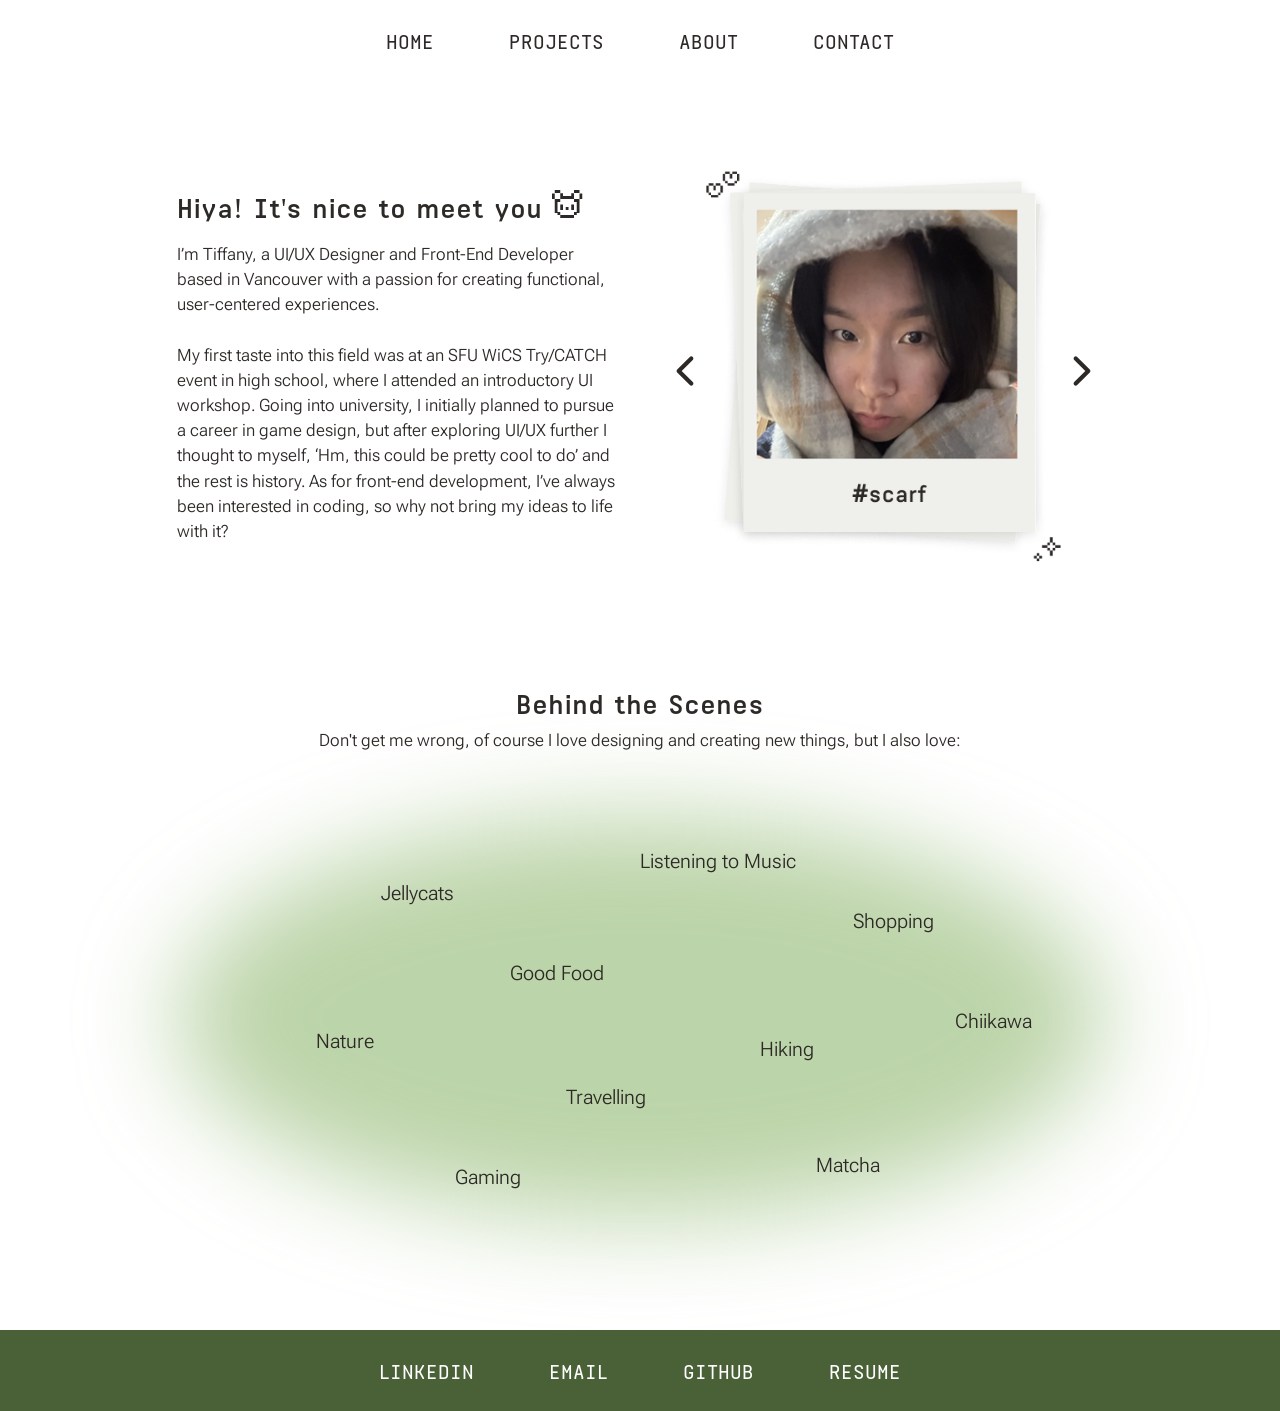
==== about.html @ 758a1be4 "Worked on layout and responsiveness" ====
<!DOCTYPE html>
<html lang="en">
    <head>
        <meta charset="UTF-8">
        <meta name="viewport" content="width=device-width, initial-scale=1.0">
        <title>Tiffany Huang - About</title>
        <link href="https://cdn.jsdelivr.net/npm/bootstrap@5.3.8/dist/css/bootstrap.min.css" rel="stylesheet" integrity="sha384-sRIl4kxILFvY47J16cr9ZwB07vP4J8+LH7qKQnuqkuIAvNWLzeN8tE5YBujZqJLB" crossorigin="anonymous">
        <link rel="stylesheet" href="css/main.css">
    </head>
    <body>
        <header>
            <nav class="d-flex flex-wrap justify-content-center mt-4 mb-4">
                <a href="index.html" class="nav-font">HOME</a>
                <a href="index.html#projectSection" class="nav-font">PROJECTS</a>
                <a href="about.html" class="nav-font">ABOUT</a>
                <a href="contact.html" class="nav-font">CONTACT</a>
            </nav>
        </header>

        <div class="container about-top">
            <div class="row">
                <div class="col-md-10 mx-auto">
                    <div class="row gx-5">
                        <div class="col-lg-6 d-flex flex-column justify-content-center">
                            <h2>Hiya! It's nice to meet you <span class="emoji-font">E</span></h2>
                            <p>I’m Tiffany, a UI/UX Designer and Front-End Developer based in Vancouver with a passion for creating functional, user-centered experiences.
                                <br>
                                <br>
                            My first taste into this field was at an SFU WiCS Try/CATCH event in high school, where I attended an introductory UI workshop. Going into university, I initially planned to pursue a career in game design, but after exploring UI/UX further I thought to myself, ‘Hm, this could be pretty cool to do’ and the rest is history. As for front-end development, I’ve always been interested in coding, so why not bring my ideas to life with it?</p>
                        </div>
                        <div id="img-carousel" class="col-lg-6 d-flex justify-content-center align-items-center">
                            <button onclick="prevAboutImg()">
                                <svg xmlns="http://www.w3.org/2000/svg" viewBox="0 0 30 30" id="Chevron-Left--Streamline-Font-Awesome" height="30" width="30" class="dark-svg">
                                    <desc>
                                        Chevron Left Streamline Icon: https://streamlinehq.com
                                    </desc>
                                    <!--! Font Awesome Free 6.5.2 by @fontawesome - https://fontawesome.com License - https://fontawesome.com/license/free (Icons: CC BY 4.0, Fonts: SIL OFL 1.1, Code: MIT License) Copyright 2024 Fonticons, Inc.-->
                                    <path d="M7.216200000000001 13.517371875000002c-0.820040625 0.820040625 -0.820040625 2.151778125 0 2.97181875l12.595781249999998 12.595781249999998c0.820040625 0.820040625 2.151778125 0.820040625 2.97181875 0s0.820040625 -2.151778125 0 -2.97181875L11.670646875000001 15 22.7772375 3.886846875c0.820040625 -0.820040625 0.820040625 -2.151778125 0 -2.97181875s-2.151778125 -0.820040625 -2.97181875 0l-12.595781249999998 12.595781249999998Z" stroke-width="0.0938"></path>
                                </svg>
                            </button>
                            <div class="aboutImgs">
                                <img class="aboutImg img-fluid" src="img/first.png">
                                <img class="aboutImg img-fluid" src="img/second.png">
                                <img class="aboutImg img-fluid" src="img/third.png">
                            </div>
                            <button onclick="nextAboutImg()">
                                <svg xmlns="http://www.w3.org/2000/svg" viewBox="0 0 30 30" id="Chevron-Right--Streamline-Font-Awesome" height="30" width="30" class="dark-svg">
                                    <desc>
                                        Chevron Right Streamline Icon: https://streamlinehq.com
                                    </desc>
                                    <!--! Font Awesome Free 6.5.2 by @fontawesome - https://fontawesome.com License - https://fontawesome.com/license/free (Icons: CC BY 4.0, Fonts: SIL OFL 1.1, Code: MIT License) Copyright 2024 Fonticons, Inc.-->
                                    <path d="M22.7838 13.517371875000002c0.820040625 0.820040625 0.820040625 2.151778125 0 2.97181875l-12.595781249999998 12.595781249999998c-0.820040625 0.820040625 -2.151778125 0.820040625 -2.97181875 0s-0.820040625 -2.151778125 0 -2.97181875L18.329353125 15 7.2227625 3.886846875c-0.820040625 -0.820040625 -0.820040625 -2.151778125 0 -2.97181875s2.151778125 -0.820040625 2.97181875 0l12.595781249999998 12.595781249999998Z" stroke-width="0.0938"></path>
                                </svg>
                            </button>
                        </div>
                    </div>
                </div>
            </div>
        </div>

        <div class="container about-bot">
            <div class="row">
                <div class="col-md-10 mx-auto">
                    <div class="behind-the-scenes-desc d-flex flex-column align-items-center mb-5">
                        <h2>Behind the Scenes</h2>
                        <p>Don't get me wrong, of course I love designing and creating new things, but I also love:</p>
                    </div>
                    <div class="floating-container">
                        <p class="floating">Jellycats</p>
                        <p class="floating text-center">Listening to Music</p>
                        <p class="floating text-center">Good Food</p>
                        <p class="floating">Gaming</p>
                        <p class="floating">Matcha</p>
                        <p class="floating">Nature</p>
                        <p class="floating">Chiikawa</p>
                        <p class="floating">Travelling</p>
                        <p class="floating">Hiking</p>
                        <p class="floating">Shopping</p>
                    </div>
                </div>
            </div>
        </div>

        <footer class="d-flex justify-content-center">
            <nav class="mt-4 mb-4 flex-wrap justify-content-center">
                <a href="https://www.linkedin.com/in/tiffany-huang-8b4164231/" class="nav-font">LINKEDIN</a>
                <a href="mailto:tiffanyhuang053@gmail.com" class="nav-font">EMAIL</a>
                <a href="https://github.com/tiffanyhuang053" class="nav-font">GITHUB</a>
                <a href="https://drive.google.com/uc?export=download&id=1pqkJTphZ4k8Y-MIUPWvGwFqks-EDt_ok" class="nav-font">RESUME</a>
            </nav>
        </footer>

        <script src="js/main.js"></script>
    </body>
</html>
---- css/main.css ----
/* fonts */
@font-face {
  font-family: 'Flaviotte';
  src: url(../fonts/Flaviotte.ttf);
}

@font-face {
  font-family: 'Realtime-Bold';
  src: url(../fonts/realtimetexttest-bold.otf);
}

@font-face {
  font-family: 'Realtime-SemiBold';
  src: url(../fonts/realtimetexttest-semibold.otf);
}

@font-face {
  font-family: 'Roboto-Flex';
  src: url(../fonts/RobotoFlex-VariableFont_GRAD\,XOPQ\,XTRA\,YOPQ\,YTAS\,YTDE\,YTFI\,YTLC\,YTUC\,opsz\,slnt\,wdth\,wght.ttf);
}

@font-face {
    font-family: 'Emoji';
    src: url(../fonts/EmojiFont.ttf);
}

/* main header */
h1 {
    font-family: 'Flaviotte';
    font-size: 4.5rem;
    color: #2D2926;
}

/* header */
h2 {
    font-family: 'Realtime-Bold';
    font-size: 1.875rem;
    color: #2D2926;
}

/* process analysis header */
h3, .form-label {
    font-family: 'Realtime-Bold';
    font-size: 1.375rem;
    color: #2D2926;
}

p {
    font-family: 'Roboto-Flex';
    font-weight: 300;
    color: #2D2926;
    font-size: 1.05rem;
}

.nav-font {
    font-family: 'Realtime-SemiBold';
    font-size: 1.375rem;
}

.special-p {
    font-size: 1.3625rem;
    color: #2D2926;
}

.emoji-font {
    font-family: 'Emoji';
    font-size: 2.75rem;
}

.green-text {
    color: #4A6138;
}

/* manipulating white space: https://www.w3schools.com/cssref/pr_text_white-space.php */
.cat-icon {
    font-family: Menlo, monospace;
    font-size: 0.6rem;
    white-space: pre;
}

a {
    text-decoration: none;
}

header a {
    color: #2D2926;
    transition: 0.2s ease-in-out;
}

header a:hover, header a:focus {
    color: #57773E;
}

nav {
    display: flex;
    column-gap: 4.6875rem;
    row-gap: 2.5rem;
}

footer {
    background-color: #4A6138;
}

footer a {
    color: white;
    transition: 0.2s ease-in-out;
}

footer a:hover, footer a:focus {
    color: #2D2926;
}

/* buttons */
.btn {
    background: #57773E;
    color: white;
    transition: 0.2s ease-in-out;
}

.btn:hover, .btn:focus {
    background: rgb(87, 119, 62, 0.75);
    color: white;
}

/* CONTACT FORM */
.form {
    position: relative;
    z-index: 1;
    
    padding: 5rem;
}

/* before pseudo element: https://www.w3schools.com/cssref/sel_before.php */
/* blurring filter: https://www.youtube.com/watch?v=8bTmIOxhIGg*/
.form::before {
    content: "";
    position: absolute;
    z-index: -1;

    top: 0;
    bottom: 0;
    right: 0;
    left: 0;
    
    background-color: rgb(122, 170, 85, 0.5);
    border-radius: 1rem;
    filter: blur(50px);
}

.contact-top, .contact-bot, .about-top, .about-bot, .analysis-top, .analysis, .analysis-bot {
    margin-top: 7rem;
    margin-bottom: 7rem;
}

/* HOME */
.home-margin {
    margin-top: 12rem;
    margin-bottom: 12rem;
}

/* CARDS */
.card {
    width: fit-content;
    border: none;
}

/* SVG */
/* changing colour of svg: https://nucleoapp.com/blog/post/change-svg-color-css */
.dark-svg {
    fill: #2d2926;
    transition: 0.2s ease-in-out;
}

.dark-svg:hover, .dark-svg:focus {
    fill: #57773E;
}

button {
    background-color: transparent;
    border: none;
}

/* ABOUT */
.aboutImgs img {
    display: none;
}

img.displayImg {
    display: block;
}

#img-carousel {
    display: flex;
    flex-wrap: nowrap;
    overflow: hidden;
}

.floating-container {
    position: relative;
    height: 25rem;
    width: auto;
}

.floating-container::before {
    content: "";
    position: absolute;
    z-index: -1;

    top: 0;
    bottom: 0;
    right: 0;
    left: 0;

    background-color: rgb(122, 170, 85, 0.5);
    border-radius: 50%;
    filter: blur(50px);
}

.floating {
    cursor: pointer;
    /* turning off the text select when moving the words: https://www.w3schools.com/howto/howto_css_disable_text_selection.asp */
    user-select: none;
    -webkit-user-select: none;

    position: absolute;
    font-size: 1.25rem;
    animation: float 3s ease-in-out infinite;
}

.floating:nth-child(1)  {top: 15%; left: 22%;}
.floating:nth-child(2)  {top: 7%; left: 50%; animation-delay: 0.2s;}
.floating:nth-child(3)  {top: 35%; left: 36%; animation-delay: 1s;}
.floating:nth-child(4)  {top: 86%; left: 30%; animation-delay: 0.5s;}
.floating:nth-child(5)  {top: 83%; left: 69%; animation-delay: 0.14s;}
.floating:nth-child(6)  {top: 52%; left: 15%; animation-delay: 0.74s;}
.floating:nth-child(7)  {top: 47%; left: 84%; animation-delay: 1.62s;}
.floating:nth-child(8)  {top: 66%; left: 42%; animation-delay: 1.23s;}
.floating:nth-child(9)  {top: 54%; left: 63%; animation-delay: 1.82s;}
.floating:nth-child(10) {top: 22%; left: 73%; animation-delay: 1.42s;}

@keyframes float {
    0% {transform: scale(1);}
    50% {transform: scale(1.15);}
    100% {transform: scale(1);}
}

/* PROJECT ANALYSIS */


/* MEDIA QUERIES */
@media (max-width: 768px) {
    /* ABOUT PAGE */
    .floating-container {
        height: 33rem;
    }

    .floating:nth-child(1)  {top: 18%; left: 22%;}
    .floating:nth-child(2)  {top: 7%; left: 37%;}
    .floating:nth-child(3)  {top: 35%; left: 36%;}
    .floating:nth-child(4)  {top: 86%; left: 30%;}
    .floating:nth-child(5)  {top: 83%; left: 69%;}
    .floating:nth-child(6)  {top: 52%; left: 15%;}
    .floating:nth-child(7)  {top: 47%; left: 69%;}
    .floating:nth-child(8)  {top: 70%; left: 42%;}
    .floating:nth-child(9)  {top: 58%; left: 61%;}
    .floating:nth-child(10) {top: 25%; left: 60%;}

    /* CONTACT PAGE */
    .form {
        padding: 2rem;
    }
}
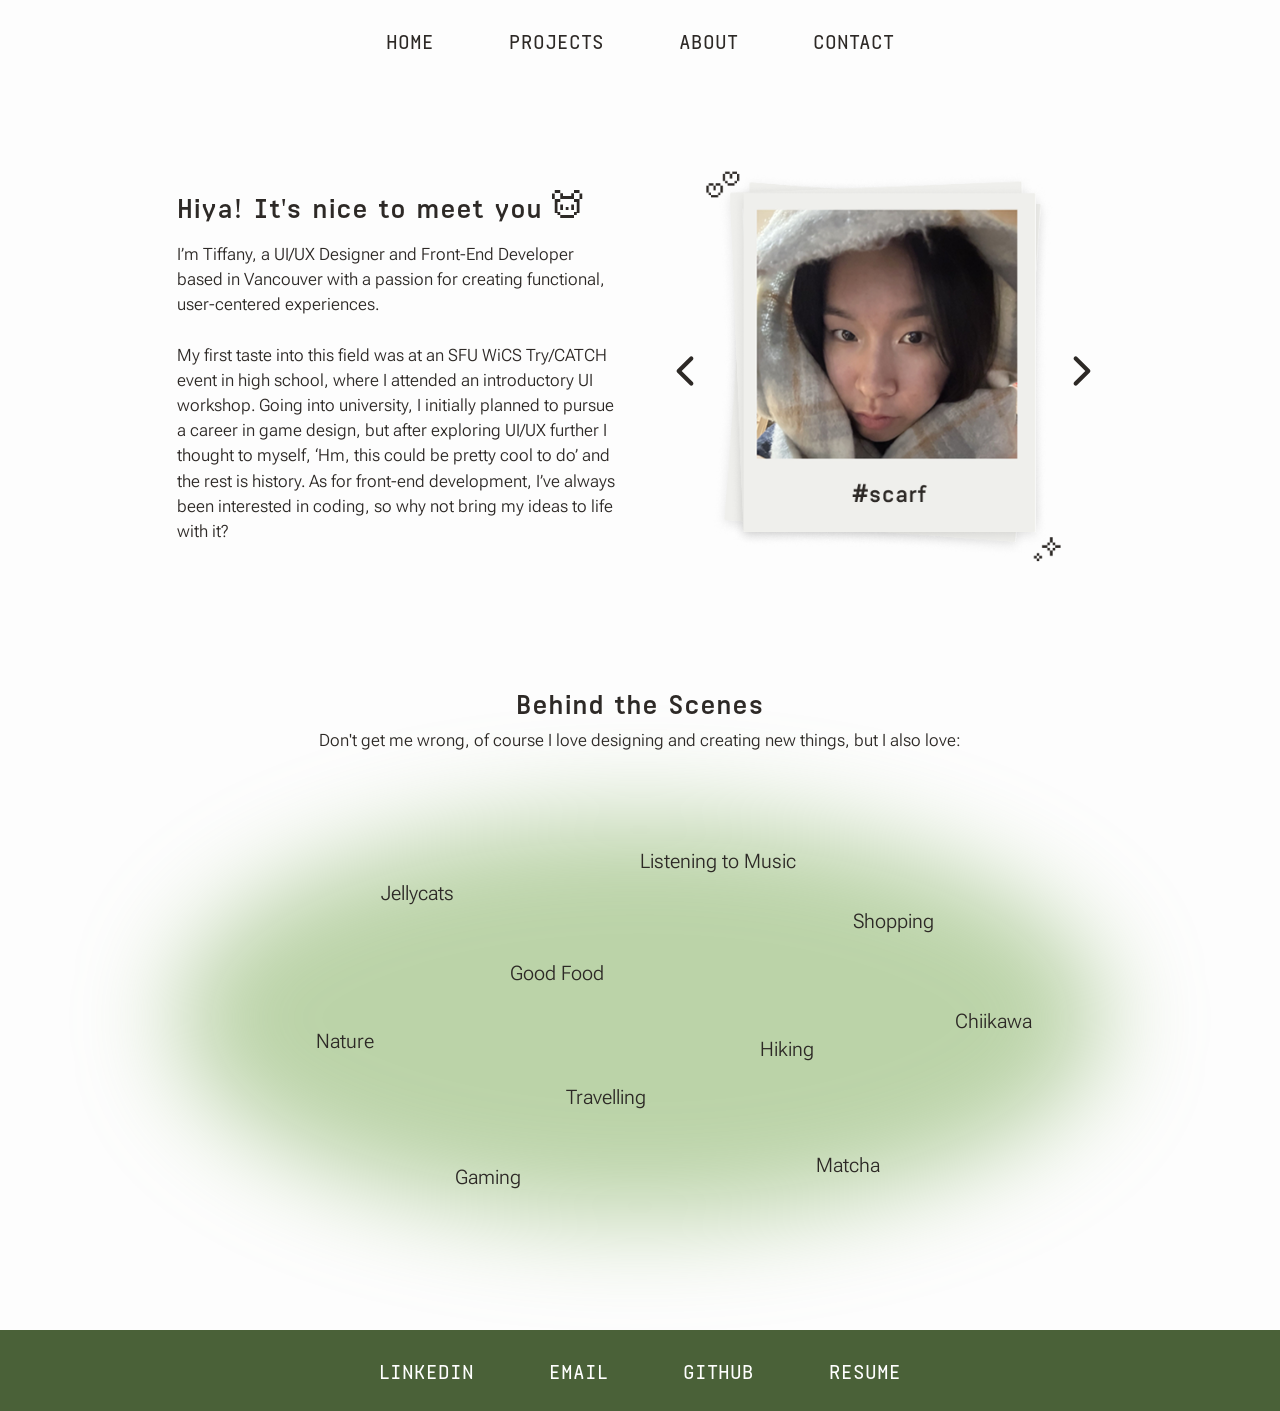
==== commit d8864ae9: "Fixed responsiveness for smaller screen sizes" ====
--- a/about.html
+++ b/about.html
@@ -20,7 +20,7 @@
         <div class="container about-top">
             <div class="row">
                 <div class="col-md-10 mx-auto">
-                    <div class="row gx-5">
+                    <div class="row gx-5 gy-4">
                         <div class="col-lg-6 d-flex flex-column justify-content-center">
                             <h2>Hiya! It's nice to meet you <span class="emoji-font">E</span></h2>
                             <p>I’m Tiffany, a UI/UX Designer and Front-End Developer based in Vancouver with a passion for creating functional, user-centered experiences.
--- a/css/main.css
+++ b/css/main.css
@@ -69,6 +69,10 @@
 
 .green-text {
     color: #4A6138;
+}
+
+body {
+    background-color: #FDFDFD;
 }
 
 /* manipulating white space: https://www.w3schools.com/cssref/pr_text_white-space.php */
@@ -159,9 +163,9 @@
 }
 
 /* CARDS */
-.card {
-    width: fit-content;
-    border: none;
+.card-img-top {
+    width: 100%;
+    height: auto;
 }
 
 /* SVG */
@@ -248,6 +252,17 @@
 
 
 /* MEDIA QUERIES */
+@media (max-width: 425px) {
+    h1 {
+        font-size: 3.5rem;
+    }
+
+    .home-margin {
+        margin-top: 10rem;
+        margin-bottom: 10rem;
+    }
+}
+
 @media (max-width: 768px) {
     /* ABOUT PAGE */
     .floating-container {
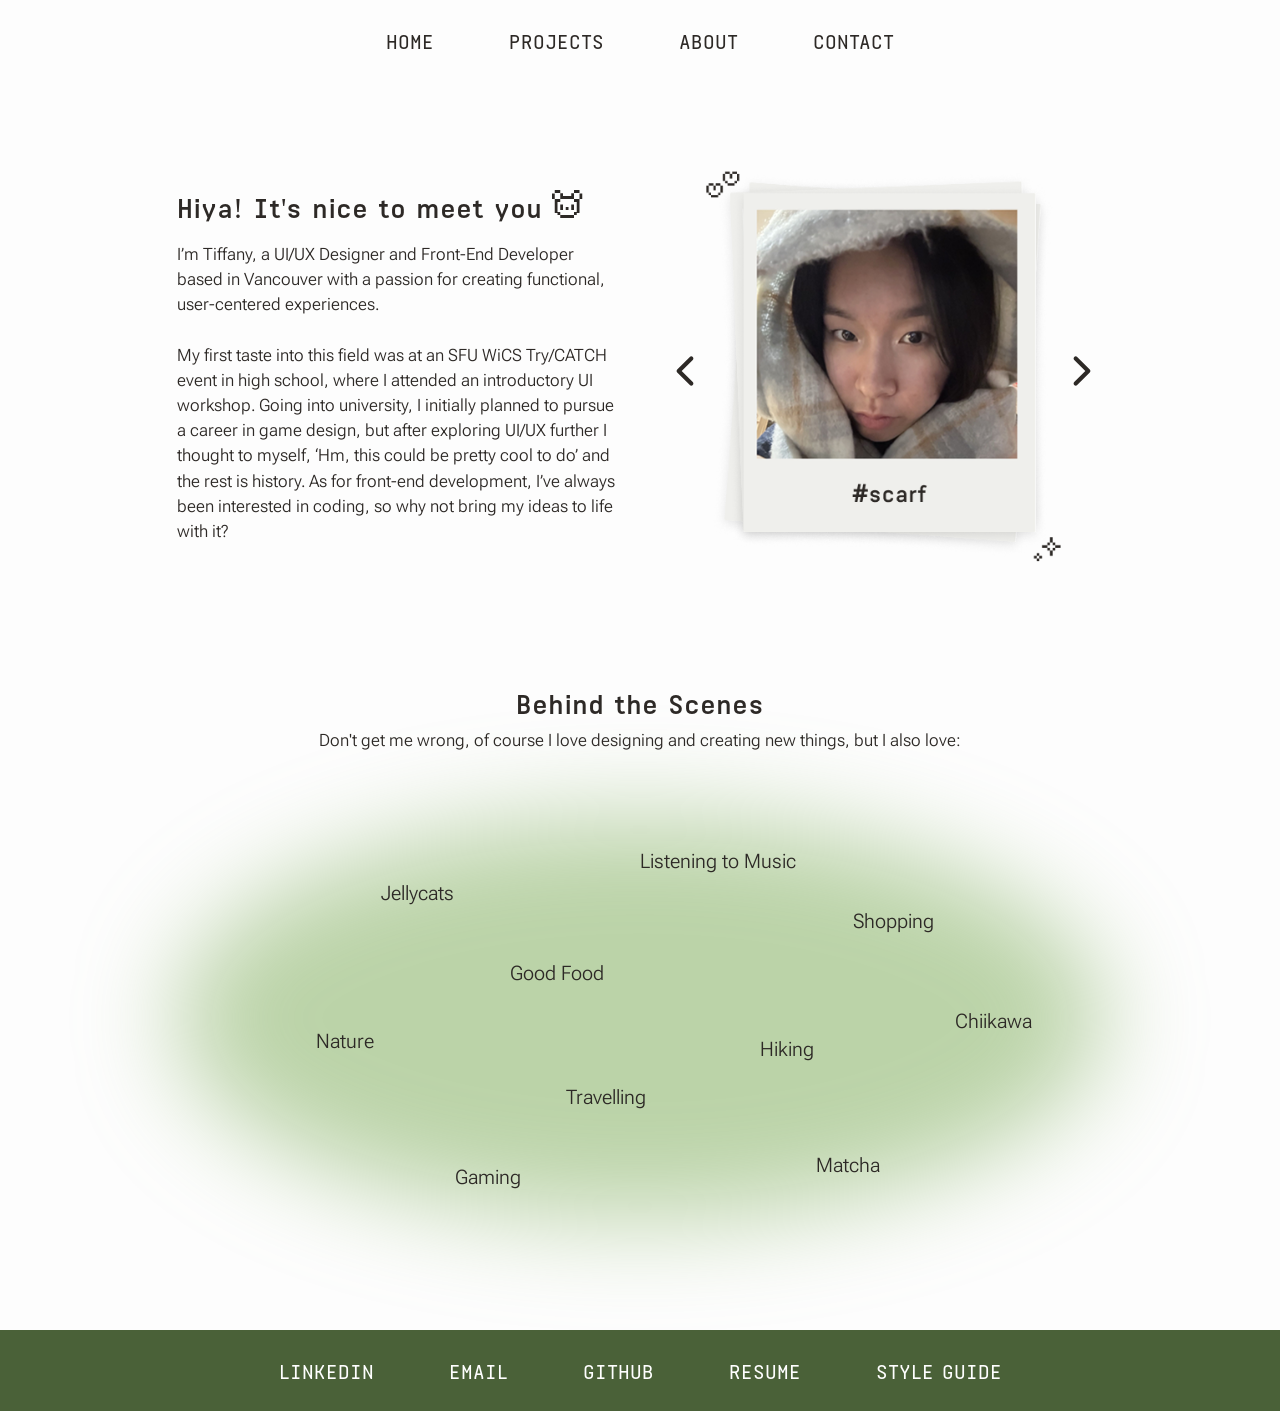
==== commit c296591a: "Slight layout changes, and extra additions" ====
--- a/about.html
+++ b/about.html
@@ -39,9 +39,9 @@
                                 </svg>
                             </button>
                             <div class="aboutImgs">
-                                <img class="aboutImg img-fluid" src="img/first.png">
-                                <img class="aboutImg img-fluid" src="img/second.png">
-                                <img class="aboutImg img-fluid" src="img/third.png">
+                                <img class="aboutImg img-fluid" src="img/about/first.png">
+                                <img class="aboutImg img-fluid" src="img/about/second.png">
+                                <img class="aboutImg img-fluid" src="img/about/third.png">
                             </div>
                             <button onclick="nextAboutImg()">
                                 <svg xmlns="http://www.w3.org/2000/svg" viewBox="0 0 30 30" id="Chevron-Right--Streamline-Font-Awesome" height="30" width="30" class="dark-svg">
@@ -87,6 +87,7 @@
                 <a href="mailto:tiffanyhuang053@gmail.com" class="nav-font">EMAIL</a>
                 <a href="https://github.com/tiffanyhuang053" class="nav-font">GITHUB</a>
                 <a href="https://drive.google.com/uc?export=download&id=1pqkJTphZ4k8Y-MIUPWvGwFqks-EDt_ok" class="nav-font">RESUME</a>
+                <a href="styleGuide.html" class="nav-font">STYLE GUIDE</a>
             </nav>
         </footer>
 
--- a/css/main.css
+++ b/css/main.css
@@ -22,6 +22,11 @@
 @font-face {
     font-family: 'Emoji';
     src: url(../fonts/EmojiFont.ttf);
+}
+
+@font-face {
+    font-family: 'Inter';
+    src: url(../fonts/Inter-VariableFont_opsz\,wght.ttf);
 }
 
 /* main header */
@@ -45,6 +50,13 @@
     color: #2D2926;
 }
 
+h4 {
+    font-family: 'Roboto-Flex';
+    font-weight: 600;
+    color: #2D2926;
+    font-size: 1.05rem;
+}
+
 p {
     font-family: 'Roboto-Flex';
     font-weight: 300;
@@ -67,12 +79,26 @@
     font-size: 2.75rem;
 }
 
+.style-guide-headers {
+    font-family: 'Inter';
+    font-size: 1.85rem;
+    font-weight: 600;
+    color: #2D2926;
+}
+
 .green-text {
     color: #4A6138;
 }
 
 body {
     background-color: #FDFDFD;
+}
+
+code {
+    display: block;
+    padding: 0.75rem;
+    color: #2D2926;
+    background-color: #DDDDDD;
 }
 
 /* manipulating white space: https://www.w3schools.com/cssref/pr_text_white-space.php */
@@ -86,19 +112,19 @@
     text-decoration: none;
 }
 
-header a {
-    color: #2D2926;
-    transition: 0.2s ease-in-out;
-}
-
-header a:hover, header a:focus {
-    color: #57773E;
-}
-
 nav {
     display: flex;
     column-gap: 4.6875rem;
     row-gap: 2.5rem;
+}
+
+nav a {
+    color: #2D2926;
+    transition: 0.2s ease-in-out;
+}
+
+nav a:hover, nav a:focus {
+    color: #57773E;
 }
 
 footer {
@@ -156,13 +182,24 @@
     margin-bottom: 7rem;
 }
 
+.analysis-separator {
+    margin-top: 7rem;
+}
+
+.analysis-content-separator {
+    margin-top: 5rem;
+}
+
 /* HOME */
 .home-margin {
     margin-top: 12rem;
     margin-bottom: 12rem;
 }
 
-/* CARDS */
+/* PROJECT CARDS */
+/* .card {
+    display: inline-block;
+} */
 .card-img-top {
     width: 100%;
     height: auto;
@@ -171,7 +208,7 @@
 /* SVG */
 /* changing colour of svg: https://nucleoapp.com/blog/post/change-svg-color-css */
 .dark-svg {
-    fill: #2d2926;
+    fill: #2D2926;
     transition: 0.2s ease-in-out;
 }
 
@@ -187,10 +224,6 @@
 /* ABOUT */
 .aboutImgs img {
     display: none;
-}
-
-img.displayImg {
-    display: block;
 }
 
 #img-carousel {
@@ -221,7 +254,7 @@
 }
 
 .floating {
-    cursor: pointer;
+    cursor: grab;
     /* turning off the text select when moving the words: https://www.w3schools.com/howto/howto_css_disable_text_selection.asp */
     user-select: none;
     -webkit-user-select: none;
@@ -249,7 +282,88 @@
 }
 
 /* PROJECT ANALYSIS */
-
+.green-line {
+    background-color: #57773E;
+    opacity: 1;
+    border: none;
+    width: 100%;
+    height: 1.75px;
+    margin-top: 1.75rem;
+    margin-bottom: 1.75rem;
+}
+
+.analysis-card {
+    background-color: #57773E;
+    border-radius: 1rem;
+}
+
+.analysis-card p {
+    color: white;
+}
+
+.display-wrapper {
+    position: relative;
+    max-width: 100%;
+    margin: 0;
+}
+
+.display-frame {
+    position: absolute;
+    top: 3.1%;
+    left: 2.4%;
+    width: 95.5%;
+    height: 71%;
+    border: none;
+}
+
+/* THE MATCHA LAB */
+.theMatchaLabBAImgs img {
+    display: none;
+}
+
+#theMatchaLab-img-carousel {
+    display: flex;
+    flex-wrap: nowrap;
+    overflow: hidden;
+}
+
+/* DREAM CREATIVES */
+.DCAboutImgs img {
+    display: none;
+}
+
+#DCAbout-img-carousel {
+    display: flex;
+    flex-wrap: nowrap;
+    overflow: hidden;
+}
+
+.DCAbout-btn {
+    display: none;
+}
+
+.show-button {
+    display: block;
+}
+
+.DCOnboardingImgs img {
+    display: none;
+}
+
+#DCOnboarding-img-carousel {
+    display: flex;
+    flex-wrap: nowrap;
+    overflow: hidden;
+}
+
+video {
+    width: 100%;
+    height: auto;
+}
+
+img.displayImg {
+    display: block;
+}
 
 /* MEDIA QUERIES */
 @media (max-width: 425px) {
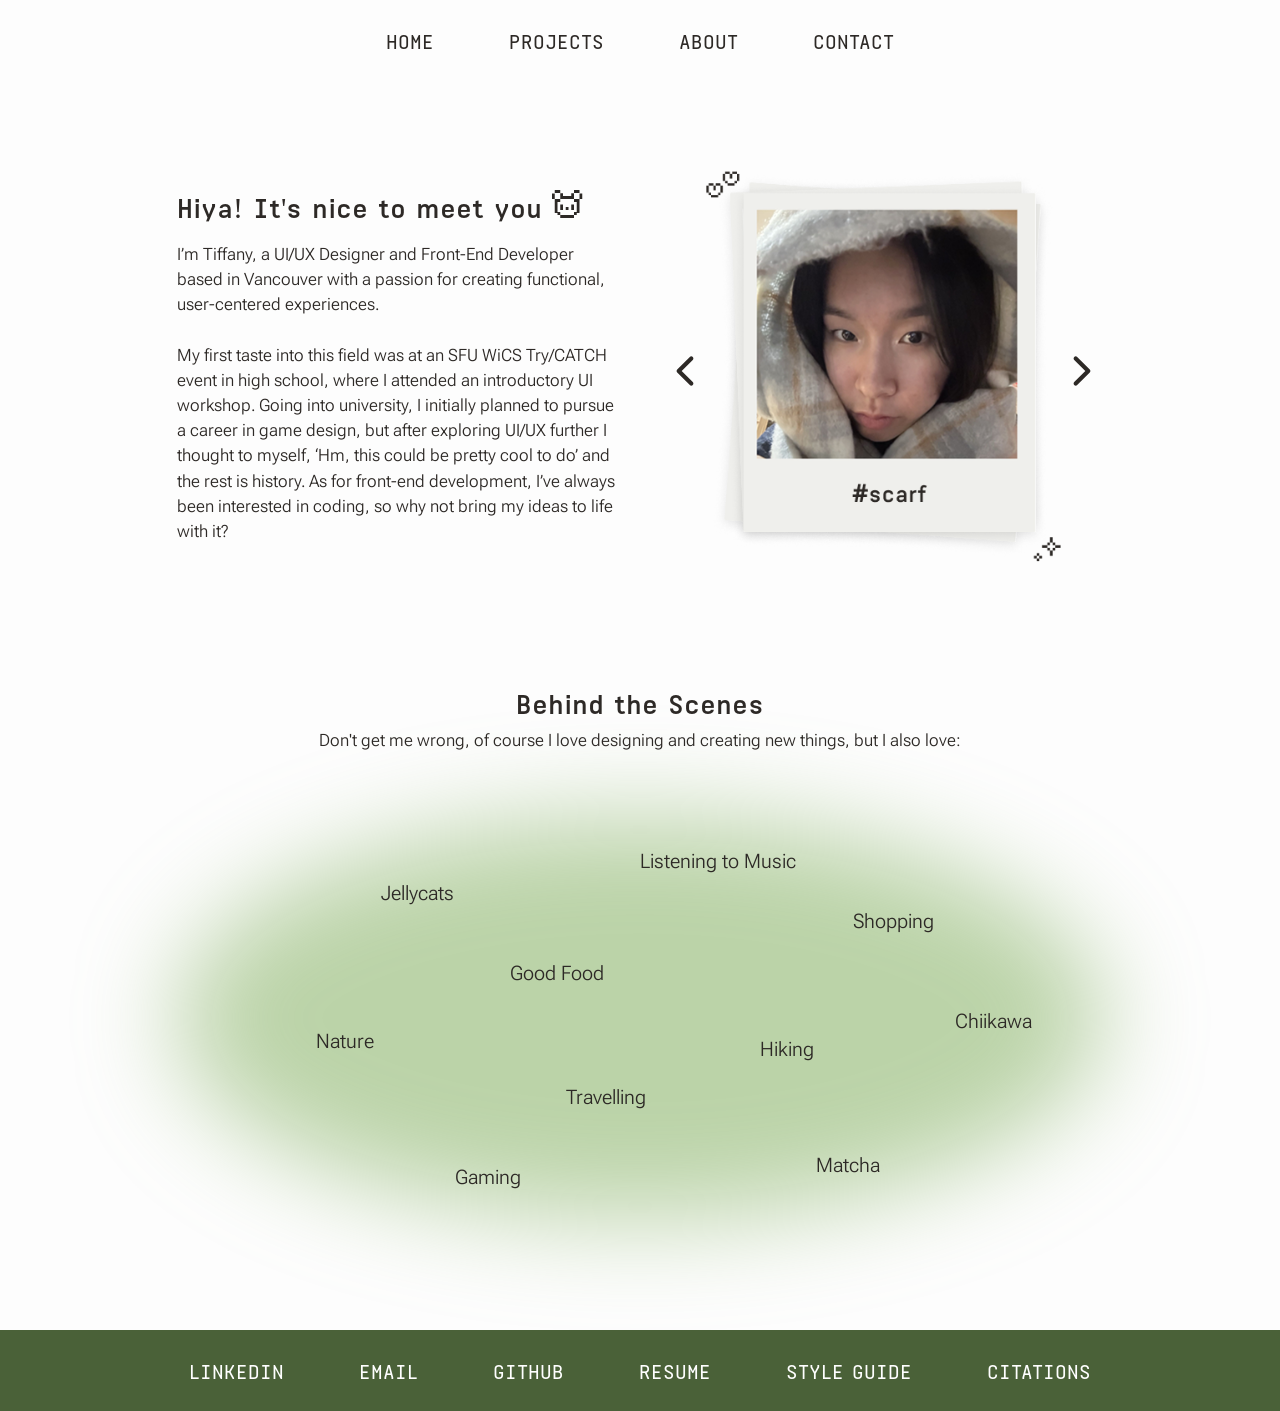
==== commit 8227f5b6: "Added citations to footer" ====
--- a/about.html
+++ b/about.html
@@ -39,9 +39,9 @@
                                 </svg>
                             </button>
                             <div class="aboutImgs">
-                                <img class="aboutImg img-fluid" src="img/about/first.png">
-                                <img class="aboutImg img-fluid" src="img/about/second.png">
-                                <img class="aboutImg img-fluid" src="img/about/third.png">
+                                <img class="aboutImg img-fluid" src="img/about/first.png" alt="Polaroid image of me with a scarf on">
+                                <img class="aboutImg img-fluid" src="img/about/second.png" alt="Polaroid image of me eating cake">
+                                <img class="aboutImg img-fluid" src="img/about/third.png" alt="Polaroid image of and T1 Oner">
                             </div>
                             <button onclick="nextAboutImg()">
                                 <svg xmlns="http://www.w3.org/2000/svg" viewBox="0 0 30 30" id="Chevron-Right--Streamline-Font-Awesome" height="30" width="30" class="dark-svg">
@@ -85,9 +85,10 @@
             <nav class="mt-4 mb-4 flex-wrap justify-content-center">
                 <a href="https://www.linkedin.com/in/tiffany-huang-8b4164231/" class="nav-font">LINKEDIN</a>
                 <a href="mailto:tiffanyhuang053@gmail.com" class="nav-font">EMAIL</a>
-                <a href="https://github.com/tiffanyhuang053" class="nav-font">GITHUB</a>
+                <a href="https://github.com/tiffanyhuang053/Portfolio" class="nav-font">GITHUB</a>
                 <a href="https://drive.google.com/uc?export=download&id=1pqkJTphZ4k8Y-MIUPWvGwFqks-EDt_ok" class="nav-font">RESUME</a>
                 <a href="styleGuide.html" class="nav-font">STYLE GUIDE</a>
+                <a href="citations.html" class="nav-font">CITATIONS</a>
             </nav>
         </footer>
 
--- a/css/main.css
+++ b/css/main.css
@@ -99,13 +99,6 @@
     padding: 0.75rem;
     color: #2D2926;
     background-color: #DDDDDD;
-}
-
-/* manipulating white space: https://www.w3schools.com/cssref/pr_text_white-space.php */
-.cat-icon {
-    font-family: Menlo, monospace;
-    font-size: 0.6rem;
-    white-space: pre;
 }
 
 a {
@@ -197,9 +190,6 @@
 }
 
 /* PROJECT CARDS */
-/* .card {
-    display: inline-block;
-} */
 .card-img-top {
     width: 100%;
     height: auto;
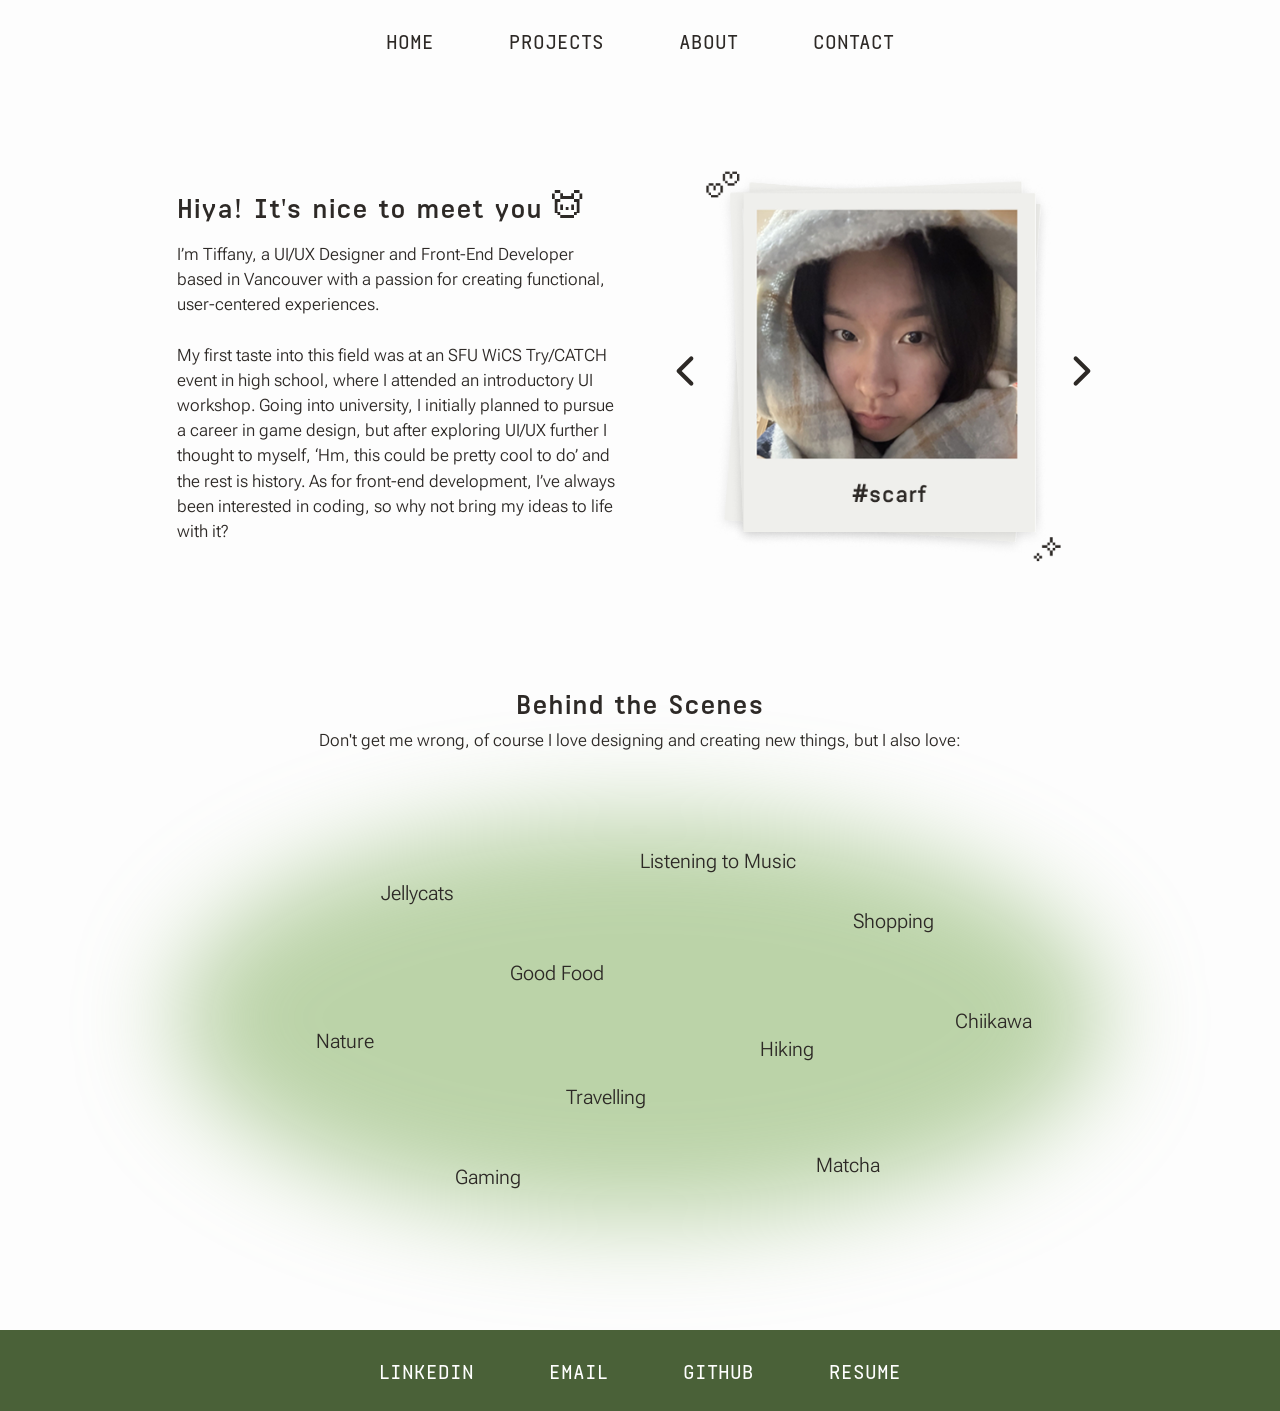
==== commit d28d9e10: "Removed link to citations and style guide (for 339)" ====
--- a/about.html
+++ b/about.html
@@ -87,8 +87,8 @@
                 <a href="mailto:tiffanyhuang053@gmail.com" class="nav-font">EMAIL</a>
                 <a href="https://github.com/tiffanyhuang053/Portfolio" class="nav-font">GITHUB</a>
                 <a href="https://drive.google.com/uc?export=download&id=1pqkJTphZ4k8Y-MIUPWvGwFqks-EDt_ok" class="nav-font">RESUME</a>
-                <a href="styleGuide.html" class="nav-font">STYLE GUIDE</a>
-                <a href="citations.html" class="nav-font">CITATIONS</a>
+                <!-- <a href="styleGuide.html" class="nav-font">STYLE GUIDE</a>
+                <a href="citations.html" class="nav-font">CITATIONS</a> -->
             </nav>
         </footer>
 
